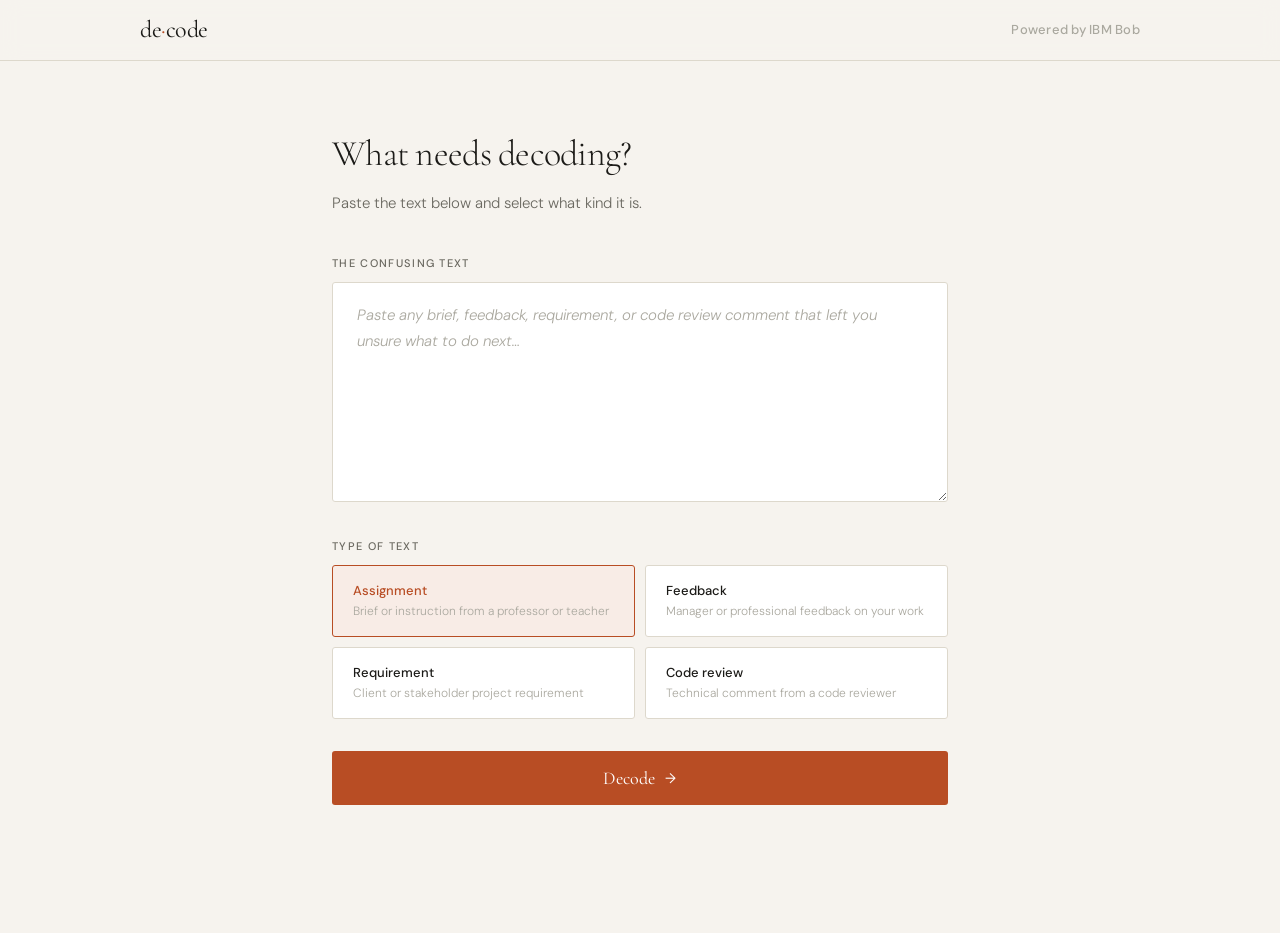
==== app.html @ 612588ab "add html and css files" ====
<!DOCTYPE html>
<html lang="en">
<head>
  <meta charset="UTF-8" />
  <meta name="viewport" content="width=device-width, initial-scale=1.0" />
  <title>Decode — Paste &amp; Decode</title>
  <link rel="preconnect" href="https://fonts.googleapis.com" />
  <link href="https://fonts.googleapis.com/css2?family=Cormorant+Garamond:ital,wght@0,300;0,400;0,500;1,300;1,400&family=DM+Sans:wght@300;400;500&display=swap" rel="stylesheet" />
  <link rel="stylesheet" href="style.css" />
  <link rel="stylesheet" href="app.css" />
</head>
<body>

  <nav class="nav">
    <div class="nav-inner">
      <a href="index.html" class="nav-logo">de<span class="accent">·</span>code</a>
      <span class="nav-cta" style="color: var(--ink-ghost); cursor: default;">Powered by IBM Bob</span>
    </div>
  </nav>

  <div class="app-wrap">

    <!-- ─── INPUT SCREEN ─── -->
    <div class="app-screen" id="inputScreen">
      <div class="app-header">
        <h1 class="app-title">What needs decoding?</h1>
        <p class="app-sub">Paste the text below and select what kind it is.</p>
      </div>

      <label class="field-label" for="pasteInput">The confusing text</label>
      <textarea
        id="pasteInput"
        placeholder="Paste any brief, feedback, requirement, or code review comment that left you unsure what to do next…"
      ></textarea>

      <label class="field-label" style="margin-top: 1.75rem;">Type of text</label>
      <div class="type-grid">
        <button class="type-btn active" data-type="assignment">
          <span class="type-tag">Assignment</span>
          <span class="type-desc">Brief or instruction from a professor or teacher</span>
        </button>
        <button class="type-btn" data-type="feedback">
          <span class="type-tag">Feedback</span>
          <span class="type-desc">Manager or professional feedback on your work</span>
        </button>
        <button class="type-btn" data-type="requirement">
          <span class="type-tag">Requirement</span>
          <span class="type-desc">Client or stakeholder project requirement</span>
        </button>
        <button class="type-btn" data-type="code_review">
          <span class="type-tag">Code review</span>
          <span class="type-desc">Technical comment from a code reviewer</span>
        </button>
      </div>

      <button class="decode-btn" id="decodeBtn" onclick="runDecode()">
        Decode
        <span class="decode-arrow">→</span>
      </button>

      <div class="loader" id="loader">
        <div class="loader-dots">
          <span></span><span></span><span></span>
        </div>
        <span>Reading between the lines…</span>
      </div>

      <div class="error-msg" id="errorMsg" style="display:none"></div>
    </div>

    <!-- ─── OUTPUT SCREEN ─── -->
    <div class="app-screen" id="outputScreen" style="display:none">
      <button class="back-btn" onclick="goBack()">← Decode another</button>
      <div class="input-echo" id="inputEcho"></div>
      <div class="report" id="reportContainer"></div>
    </div>

  </div>

  <script src="prompt.js"></script>
  <script src="app.js"></script>
</body>
</html>
---- style.css ----
/* ─────────────────────────────────────────────────────
   DECODE — Design System
   Aesthetic: Warm editorial. Distressed serif elegance.
   ───────────────────────────────────────────────────── */

@import url('https://fonts.googleapis.com/css2?family=Cormorant+Garamond:ital,wght@0,300;0,400;0,500;1,300;1,400&family=DM+Sans:wght@300;400;500&display=swap');

/* ── Tokens ── */
:root {
  --ink:          #1c1b18;
  --ink-soft:     #6a6860;
  --ink-ghost:    #aaa89f;
  --paper:        #f6f3ee;
  --paper-warm:   #ede9e0;
  --paper-dark:   #ddd8cc;
  --white:        #ffffff;
  --accent:       #b84d24;
  --accent-light: #f8ece6;
  --accent-hover: #9e3f1c;

  --col-target-bg:  #fceade;
  --col-target-fg:  #b84d24;
  --col-warn-bg:    #fff4df;
  --col-warn-fg:    #8a5f00;
  --col-ask-bg:     #e8eef8;
  --col-ask-fg:     #1e4fa0;
  --col-success-bg: #e4f2ea;
  --col-success-fg: #1a6535;

  --serif: 'Cormorant Garamond', Georgia, serif;
  --sans:  'DM Sans', system-ui, sans-serif;

  --max-w: 1080px;
  --radius-sm: 3px;
  --radius-md: 6px;

  --ease: cubic-bezier(0.22, 1, 0.36, 1);
}

/* ── Reset ── */
*, *::before, *::after { box-sizing: border-box; margin: 0; padding: 0; }
html { scroll-behavior: smooth; }
body {
  font-family: var(--sans);
  background: var(--paper);
  color: var(--ink);
  line-height: 1.6;
  -webkit-font-smoothing: antialiased;
}
a { text-decoration: none; color: inherit; }
img { display: block; max-width: 100%; }

/* ── Shared utilities ── */
.section-inner {
  max-width: var(--max-w);
  margin: 0 auto;
  padding: 0 2.5rem;
}

.section-label {
  font-size: 0.6875rem;
  letter-spacing: 0.14em;
  text-transform: uppercase;
  font-weight: 500;
  color: var(--ink-ghost);
  margin-bottom: 1.25rem;
}

.section-title {
  font-family: var(--serif);
  font-size: clamp(2rem, 4vw, 3rem);
  font-weight: 300;
  line-height: 1.2;
  letter-spacing: -0.01em;
  color: var(--ink);
}

.section-title em {
  font-style: italic;
  font-weight: 300;
  color: var(--accent);
}

.accent { color: var(--accent); }

/* ── Marker badges ── */
.marker-target  { background: var(--col-target-bg);  color: var(--col-target-fg);  }
.marker-warn    { background: var(--col-warn-bg);    color: var(--col-warn-fg);    }
.marker-ask     { background: var(--col-ask-bg);     color: var(--col-ask-fg);     }
.marker-success { background: var(--col-success-bg); color: var(--col-success-fg); }


/* ════════════════════════════════════════════════════
   NAV
   ════════════════════════════════════════════════════ */
.nav {
  position: sticky;
  top: 0;
  z-index: 100;
  background: rgba(246, 243, 238, 0.92);
  backdrop-filter: blur(10px);
  border-bottom: 1px solid var(--paper-dark);
}

.nav-inner {
  max-width: var(--max-w);
  margin: 0 auto;
  padding: 0 2.5rem;
  height: 60px;
  display: flex;
  align-items: center;
  justify-content: space-between;
}

.nav-logo {
  font-family: var(--serif);
  font-size: 1.5rem;
  font-weight: 400;
  letter-spacing: -0.02em;
  color: var(--ink);
}

.nav-cta {
  font-size: 0.8125rem;
  font-weight: 500;
  color: var(--accent);
  letter-spacing: 0.02em;
  transition: opacity 0.15s;
}

.nav-cta:hover { opacity: 0.7; }


/* ════════════════════════════════════════════════════
   HERO
   ════════════════════════════════════════════════════ */
.hero {
  max-width: var(--max-w);
  margin: 0 auto;
  padding: 6rem 2.5rem 5rem;
  display: grid;
  grid-template-columns: 1fr 1fr;
  gap: 5rem;
  align-items: center;
}

.hero-eyebrow {
  display: inline-flex;
  align-items: center;
  gap: 0.5rem;
  font-size: 0.75rem;
  letter-spacing: 0.1em;
  text-transform: uppercase;
  color: var(--ink-ghost);
  margin-bottom: 1.75rem;
  font-weight: 400;
}

.eyebrow-dot {
  width: 6px;
  height: 6px;
  border-radius: 50%;
  background: var(--accent);
  display: inline-block;
}

.hero-headline {
  font-family: var(--serif);
  font-size: clamp(2.4rem, 4.5vw, 3.5rem);
  font-weight: 300;
  line-height: 1.15;
  letter-spacing: -0.02em;
  color: var(--ink);
  margin-bottom: 1.25rem;
}

.hero-headline em {
  font-style: italic;
  color: var(--accent);
}

.hero-sub {
  font-size: 1rem;
  color: var(--ink-soft);
  line-height: 1.7;
  max-width: 380px;
  margin-bottom: 2.25rem;
  font-weight: 300;
}

.hero-btn {
  display: inline-flex;
  align-items: center;
  gap: 0.75rem;
  background: var(--accent);
  color: #fff;
  font-family: var(--serif);
  font-size: 1.125rem;
  font-weight: 400;
  letter-spacing: 0.01em;
  padding: 0.875rem 2rem;
  border-radius: var(--radius-sm);
  transition: background 0.2s var(--ease), transform 0.2s var(--ease);
  margin-bottom: 1rem;
}

.hero-btn:hover {
  background: var(--accent-hover);
  transform: translateY(-2px);
}

.btn-arrow {
  font-family: var(--sans);
  font-size: 0.875rem;
  transition: transform 0.2s var(--ease);
}

.hero-btn:hover .btn-arrow { transform: translateX(3px); }

.hero-note {
  font-size: 0.8rem;
  color: var(--ink-ghost);
  letter-spacing: 0.02em;
}

/* ── Preview card stack ── */
.hero-preview {
  display: flex;
  flex-direction: column;
  gap: 0.75rem;
}

.preview-card {
  background: var(--white);
  border: 1px solid var(--paper-dark);
  border-radius: var(--radius-md);
  padding: 1.25rem 1.5rem;
}

.preview-label {
  font-size: 0.625rem;
  letter-spacing: 0.14em;
  text-transform: uppercase;
  font-weight: 500;
  color: var(--ink-ghost);
  margin-bottom: 0.75rem;
}

.preview-text {
  font-family: var(--serif);
  font-style: italic;
  font-size: 0.9375rem;
  color: var(--ink-soft);
  line-height: 1.6;
}

.preview-arrow {
  text-align: center;
  color: var(--ink-ghost);
  font-size: 1.125rem;
  line-height: 1;
}

.preview-row {
  display: flex;
  align-items: flex-start;
  gap: 0.75rem;
  padding: 0.5rem 0;
  border-bottom: 1px solid var(--paper-warm);
}

.preview-row:last-child { border-bottom: none; padding-bottom: 0; }

.preview-marker {
  width: 22px;
  height: 22px;
  border-radius: 50%;
  display: flex;
  align-items: center;
  justify-content: center;
  font-size: 0.625rem;
  flex-shrink: 0;
  margin-top: 1px;
}

.preview-row-text {
  font-size: 0.8125rem;
  color: var(--ink-soft);
  line-height: 1.5;
  flex: 1;
}


/* ════════════════════════════════════════════════════
   PROBLEM SECTION
   ════════════════════════════════════════════════════ */
.problem {
  background: var(--ink);
  padding: 6rem 0;
}

.problem .section-label { color: rgba(255,255,255,0.35); }

.problem .section-title {
  color: #e8e4dc;
  margin-bottom: 3rem;
}

.problem .section-title em { color: rgba(255,255,255,0.45); }

.problem-grid {
  display: grid;
  grid-template-columns: repeat(4, 1fr);
  gap: 1.5px;
  background: rgba(255,255,255,0.08);
  border: 1.5px solid rgba(255,255,255,0.08);
  border-radius: var(--radius-md);
  overflow: hidden;
  margin-bottom: 2.5rem;
}

.problem-item {
  background: var(--ink);
  padding: 2rem 1.75rem;
  transition: background 0.2s;
}

.problem-item:hover { background: #252420; }

.problem-quote {
  font-family: var(--serif);
  font-style: italic;
  font-size: 1.0625rem;
  color: #d8d4ca;
  line-height: 1.5;
  margin-bottom: 0.875rem;
}

.problem-source {
  font-size: 0.6875rem;
  letter-spacing: 0.1em;
  text-transform: uppercase;
  color: rgba(255,255,255,0.25);
  font-weight: 400;
}

.problem-desc {
  max-width: 620px;
  font-size: 0.9375rem;
  color: rgba(255,255,255,0.45);
  line-height: 1.75;
  font-weight: 300;
}


/* ════════════════════════════════════════════════════
   HOW IT WORKS
   ════════════════════════════════════════════════════ */
.how {
  padding: 6rem 0;
  border-bottom: 1px solid var(--paper-dark);
}

.how .section-title { margin-bottom: 3.5rem; }

.steps {
  display: flex;
  align-items: flex-start;
  gap: 0;
}

.step {
  flex: 1;
  padding: 0 1.5rem 0 0;
}

.step-divider {
  font-family: var(--serif);
  font-size: 1.5rem;
  color: var(--paper-dark);
  padding-top: 0.25rem;
  flex-shrink: 0;
  user-select: none;
}

.step-num {
  font-family: var(--serif);
  font-size: 2.5rem;
  font-weight: 300;
  color: var(--paper-dark);
  line-height: 1;
  margin-bottom: 1rem;
  letter-spacing: -0.03em;
}

.step-title {
  font-size: 0.9375rem;
  font-weight: 500;
  color: var(--ink);
  margin-bottom: 0.5rem;
}

.step-desc {
  font-size: 0.875rem;
  color: var(--ink-soft);
  line-height: 1.65;
  font-weight: 300;
}


/* ════════════════════════════════════════════════════
   OUTPUTS GRID
   ════════════════════════════════════════════════════ */
.outputs {
  padding: 6rem 0;
  border-bottom: 1px solid var(--paper-dark);
}

.outputs .section-title { margin-bottom: 3rem; }

.outputs-grid {
  display: grid;
  grid-template-columns: repeat(4, 1fr);
  gap: 1.5rem;
}

.output-card {
  background: var(--white);
  border: 1px solid var(--paper-dark);
  border-radius: var(--radius-md);
  padding: 1.75rem 1.5rem;
  transition: transform 0.2s var(--ease), border-color 0.2s;
}

.output-card:hover {
  transform: translateY(-3px);
  border-color: var(--accent);
}

.output-icon {
  width: 34px;
  height: 34px;
  border-radius: 50%;
  display: flex;
  align-items: center;
  justify-content: center;
  font-size: 0.875rem;
  margin-bottom: 1.25rem;
  font-weight: 500;
}

.output-title {
  font-size: 0.875rem;
  font-weight: 500;
  color: var(--ink);
  margin-bottom: 0.625rem;
  line-height: 1.35;
}

.output-desc {
  font-size: 0.8125rem;
  color: var(--ink-soft);
  line-height: 1.65;
  font-weight: 300;
}


/* ════════════════════════════════════════════════════
   AUDIENCE
   ════════════════════════════════════════════════════ */
.audience {
  padding: 6rem 0;
  border-bottom: 1px solid var(--paper-dark);
}

.audience .section-title { margin-bottom: 3rem; }

.audience-grid {
  display: grid;
  grid-template-columns: repeat(4, 1fr);
  gap: 1px;
  background: var(--paper-dark);
  border: 1px solid var(--paper-dark);
  border-radius: var(--radius-md);
  overflow: hidden;
}

.audience-item {
  background: var(--paper);
  padding: 2rem 1.75rem;
  transition: background 0.15s;
}

.audience-item:hover { background: var(--white); }

.audience-role {
  font-family: var(--serif);
  font-size: 1.25rem;
  font-weight: 400;
  color: var(--ink);
  margin-bottom: 0.5rem;
}

.audience-context {
  font-size: 0.8125rem;
  color: var(--ink-soft);
  line-height: 1.55;
  font-weight: 300;
}


/* ════════════════════════════════════════════════════
   CTA
   ════════════════════════════════════════════════════ */
.cta-section {
  padding: 7rem 0;
  background: var(--accent-light);
}

.cta-inner {
  display: flex;
  flex-direction: column;
  align-items: flex-start;
}

.cta-headline {
  font-family: var(--serif);
  font-size: clamp(2rem, 4vw, 3rem);
  font-weight: 300;
  line-height: 1.2;
  letter-spacing: -0.01em;
  color: var(--ink);
  margin-bottom: 2.25rem;
}

.cta-headline em {
  font-style: italic;
  color: var(--accent);
}


/* ════════════════════════════════════════════════════
   FOOTER
   ════════════════════════════════════════════════════ */
.footer {
  border-top: 1px solid var(--paper-dark);
  padding: 2rem 0;
}

.footer-inner {
  max-width: var(--max-w);
  margin: 0 auto;
  padding: 0 2.5rem;
  display: flex;
  align-items: center;
  justify-content: space-between;
}

.footer-logo {
  font-family: var(--serif);
  font-size: 1.25rem;
  font-weight: 400;
  color: var(--ink);
}

.footer-note {
  font-size: 0.75rem;
  color: var(--ink-ghost);
  letter-spacing: 0.04em;
}


/* ════════════════════════════════════════════════════
   RESPONSIVE
   ════════════════════════════════════════════════════ */
@media (max-width: 900px) {
  .hero {
    grid-template-columns: 1fr;
    gap: 3rem;
    padding: 4rem 2rem;
  }

  .hero-preview { max-width: 480px; }

  .problem-grid  { grid-template-columns: repeat(2, 1fr); }
  .outputs-grid  { grid-template-columns: repeat(2, 1fr); }
  .audience-grid { grid-template-columns: repeat(2, 1fr); }

  .steps {
    flex-direction: column;
    gap: 2rem;
  }

  .step { padding: 0; }
  .step-divider { display: none; }
}

@media (max-width: 600px) {
  .section-inner { padding: 0 1.5rem; }
  .problem-grid  { grid-template-columns: 1fr; }
  .outputs-grid  { grid-template-columns: 1fr; }
  .audience-grid { grid-template-columns: 1fr; }
  .nav-inner     { padding: 0 1.5rem; }

  .hero { padding: 3rem 1.5rem; }

  .footer-inner {
    flex-direction: column;
    gap: 0.5rem;
    text-align: center;
  }
}
---- app.css ----
/* ─────────────────────────────────────────────────────
   DECODE — App Screen Styles (app.html)
   ───────────────────────────────────────────────────── */

.app-wrap {
  max-width: 680px;
  margin: 0 auto;
  padding: 4rem 2rem 8rem;
}

.app-header {
  margin-bottom: 2.5rem;
}

.app-title {
  font-family: var(--serif);
  font-size: 2.25rem;
  font-weight: 300;
  letter-spacing: -0.02em;
  color: var(--ink);
  margin-bottom: 0.5rem;
}

.app-sub {
  font-size: 0.9375rem;
  color: var(--ink-soft);
  font-weight: 300;
}

/* ── Field label ── */
.field-label {
  display: block;
  font-size: 0.6875rem;
  letter-spacing: 0.12em;
  text-transform: uppercase;
  font-weight: 500;
  color: var(--ink-soft);
  margin-bottom: 0.625rem;
}

/* ── Textarea ── */
textarea {
  width: 100%;
  min-height: 220px;
  background: var(--white);
  border: 1px solid var(--paper-dark);
  border-radius: var(--radius-sm);
  padding: 1.25rem 1.5rem;
  font-family: var(--sans);
  font-size: 0.9375rem;
  line-height: 1.7;
  color: var(--ink);
  resize: vertical;
  outline: none;
  transition: border-color 0.2s;
  font-weight: 300;
}

textarea:focus   { border-color: var(--accent); }
textarea::placeholder { color: var(--ink-ghost); font-style: italic; }

/* ── Type selector ── */
.type-grid {
  display: grid;
  grid-template-columns: repeat(2, 1fr);
  gap: 0.625rem;
}

.type-btn {
  background: var(--white);
  border: 1px solid var(--paper-dark);
  border-radius: var(--radius-sm);
  padding: 1rem 1.25rem;
  text-align: left;
  cursor: pointer;
  transition: border-color 0.18s, background 0.18s;
  font-family: var(--sans);
  display: flex;
  flex-direction: column;
  gap: 0.25rem;
}

.type-btn:hover {
  border-color: var(--accent);
  background: var(--accent-light);
}

.type-btn.active {
  border-color: var(--accent);
  background: var(--accent-light);
}

.type-tag {
  font-size: 0.8125rem;
  font-weight: 500;
  color: var(--ink);
  display: block;
}

.type-btn.active .type-tag { color: var(--accent); }

.type-desc {
  font-size: 0.75rem;
  color: var(--ink-ghost);
  font-weight: 300;
  line-height: 1.4;
  display: block;
}

/* ── Decode button ── */
.decode-btn {
  margin-top: 2rem;
  width: 100%;
  background: var(--accent);
  color: #fff;
  border: none;
  border-radius: var(--radius-sm);
  padding: 1rem 2rem;
  font-family: var(--serif);
  font-size: 1.125rem;
  font-weight: 400;
  letter-spacing: 0.01em;
  cursor: pointer;
  display: flex;
  align-items: center;
  justify-content: center;
  gap: 0.625rem;
  transition: background 0.2s var(--ease), transform 0.2s var(--ease);
}

.decode-btn:hover:not(:disabled) {
  background: var(--accent-hover);
  transform: translateY(-2px);
}

.decode-btn:disabled {
  opacity: 0.5;
  cursor: not-allowed;
  transform: none;
}

.decode-arrow {
  font-family: var(--sans);
  font-size: 0.875rem;
  transition: transform 0.2s var(--ease);
}

.decode-btn:hover:not(:disabled) .decode-arrow { transform: translateX(4px); }

/* ── Loader ── */
.loader {
  display: none;
  align-items: center;
  gap: 0.75rem;
  padding: 1.5rem 0 0;
  font-size: 0.875rem;
  color: var(--ink-soft);
  font-weight: 300;
  font-style: italic;
}

.loader.active { display: flex; }

.loader-dots {
  display: flex;
  gap: 4px;
}

.loader-dots span {
  width: 5px;
  height: 5px;
  border-radius: 50%;
  background: var(--accent);
  animation: dotPulse 1.2s ease-in-out infinite;
}

.loader-dots span:nth-child(2) { animation-delay: 0.18s; }
.loader-dots span:nth-child(3) { animation-delay: 0.36s; }

@keyframes dotPulse {
  0%, 100% { opacity: 0.25; transform: scale(0.8); }
  50%       { opacity: 1;    transform: scale(1);   }
}

/* ── Error ── */
.error-msg {
  margin-top: 1rem;
  background: #fff2f2;
  border: 1px solid #ffcece;
  border-radius: var(--radius-sm);
  padding: 0.875rem 1.25rem;
  font-size: 0.875rem;
  color: #a02828;
}

/* ── Back button ── */
.back-btn {
  display: inline-flex;
  align-items: center;
  gap: 0.375rem;
  font-family: var(--sans);
  font-size: 0.75rem;
  letter-spacing: 0.1em;
  text-transform: uppercase;
  color: var(--ink-ghost);
  background: none;
  border: none;
  cursor: pointer;
  padding: 0;
  margin-bottom: 2rem;
  transition: color 0.15s;
}

.back-btn:hover { color: var(--ink); }

/* ── Input echo ── */
.input-echo {
  background: var(--white);
  border-left: 2px solid var(--paper-dark);
  padding: 0.875rem 1.25rem;
  margin-bottom: 2.5rem;
  font-family: var(--serif);
  font-style: italic;
  font-size: 0.9375rem;
  color: var(--ink-soft);
  line-height: 1.65;
  border-radius: 0 var(--radius-sm) var(--radius-sm) 0;
  max-height: 72px;
  overflow: hidden;
  -webkit-mask-image: linear-gradient(to bottom, black 55%, transparent 100%);
  mask-image: linear-gradient(to bottom, black 55%, transparent 100%);
}

/* ── Clarity report ── */
.report-section {
  padding: 2rem 0;
  border-bottom: 1px solid var(--paper-dark);
  opacity: 0;
  transform: translateY(10px);
  animation: sectionReveal 0.45s var(--ease) forwards;
}

.report-section:last-child { border-bottom: none; }

.report-section:nth-child(1) { animation-delay: 0.08s; }
.report-section:nth-child(2) { animation-delay: 0.2s;  }
.report-section:nth-child(3) { animation-delay: 0.32s; }
.report-section:nth-child(4) { animation-delay: 0.44s; }

@keyframes sectionReveal {
  to { opacity: 1; transform: translateY(0); }
}

.report-header {
  display: flex;
  align-items: center;
  gap: 0.75rem;
  margin-bottom: 1rem;
}

.report-marker {
  width: 28px;
  height: 28px;
  border-radius: 50%;
  display: flex;
  align-items: center;
  justify-content: center;
  font-size: 0.6875rem;
  font-weight: 500;
  flex-shrink: 0;
}

.report-title {
  font-size: 0.6875rem;
  letter-spacing: 0.12em;
  text-transform: uppercase;
  font-weight: 500;
  color: var(--ink-soft);
}

.report-body {
  padding-left: 2.5rem;
  font-size: 0.9375rem;
  color: var(--ink);
  line-height: 1.75;
  font-weight: 300;
}

.report-body ul {
  list-style: none;
  padding: 0;
}

.report-body li {
  padding: 0.3125rem 0 0.3125rem 1.125rem;
  position: relative;
}

.report-body li::before {
  content: '—';
  position: absolute;
  left: 0;
  color: var(--ink-ghost);
  font-size: 0.75rem;
  top: 0.45rem;
}

.report-success {
  font-family: var(--serif);
  font-size: 1.125rem;
  font-style: italic;
  font-weight: 300;
  color: var(--ink);
  line-height: 1.6;
}

/* ── App screen animations ── */
.app-screen { animation: fadeSlide 0.4s var(--ease) both; }

@keyframes fadeSlide {
  from { opacity: 0; transform: translateY(14px); }
  to   { opacity: 1; transform: translateY(0);    }
}

@media (max-width: 600px) {
  .app-wrap { padding: 2.5rem 1.25rem 6rem; }
  .type-grid { grid-template-columns: 1fr; }
}
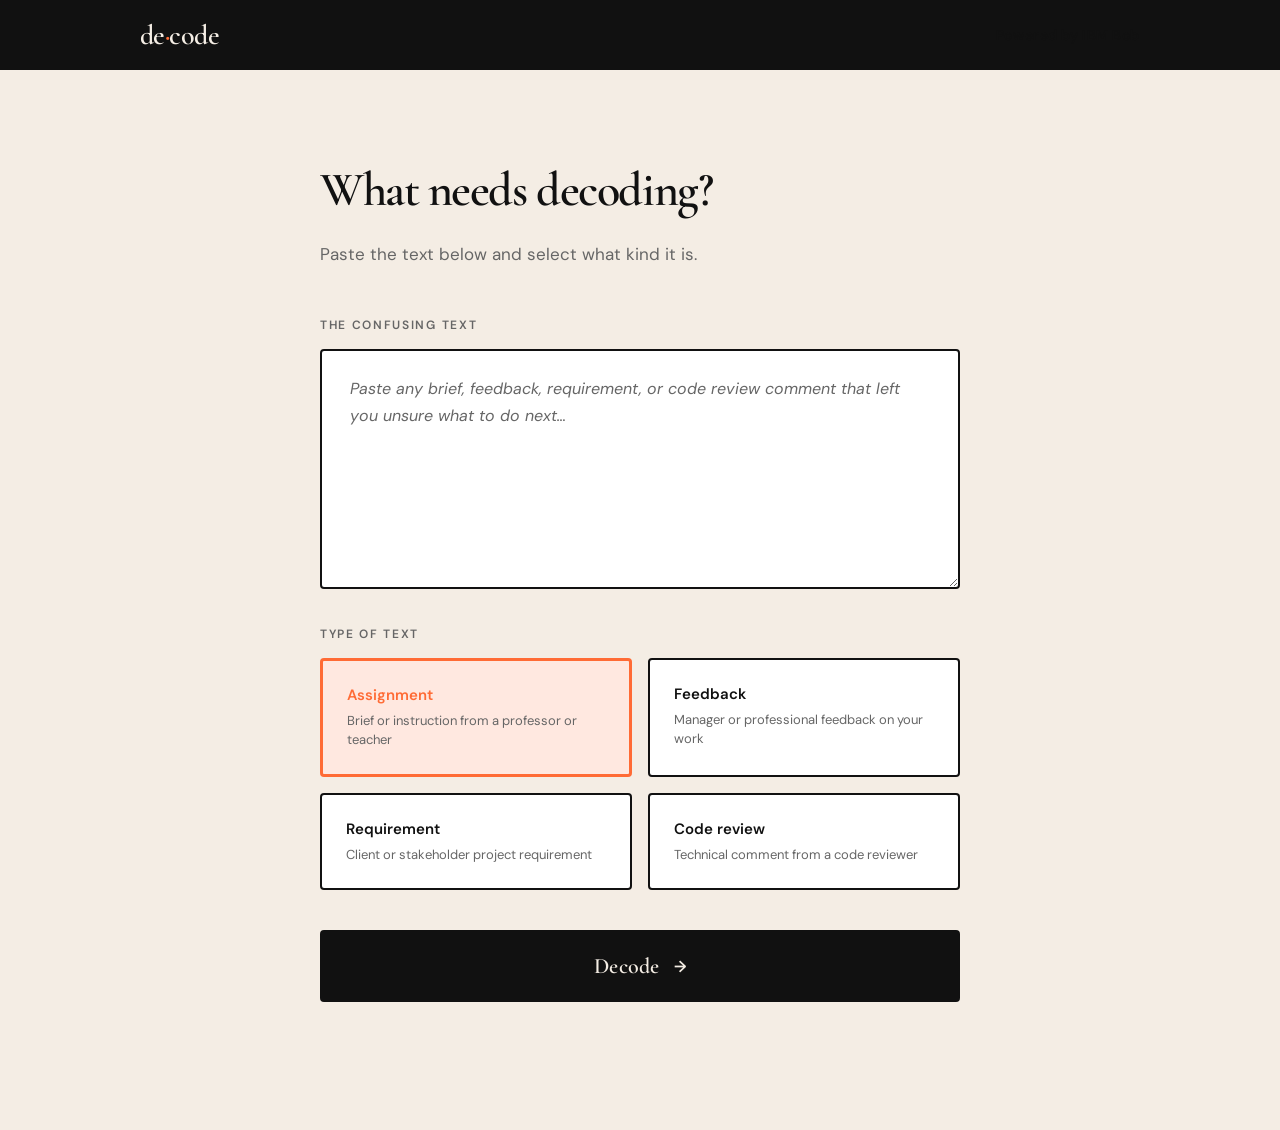
==== commit cace62a4: "Add follow-up mode to clarity report" ====
--- a/app.html
+++ b/app.html
@@ -73,6 +73,36 @@
       <button class="back-btn" onclick="goBack()">← Decode another</button>
       <div class="input-echo" id="inputEcho"></div>
       <div class="report" id="reportContainer"></div>
+      
+      <!-- ─── FOLLOW-UP SECTION ─── -->
+      <div class="followup-section" id="followupSection">
+        <div class="followup-header">
+          <h2 class="followup-title">Ask a follow-up question</h2>
+          <p class="followup-sub">Need help responding or clarifying? Ask Bob for guidance.</p>
+        </div>
+        
+        <div class="followup-input-wrap">
+          <input
+            type="text"
+            id="followupInput"
+            class="followup-input"
+            placeholder="e.g., How should I respond to this feedback?"
+          />
+          <button class="followup-btn" id="followupBtn" onclick="askFollowUp()">
+            Ask Bob
+            <span class="followup-arrow">→</span>
+          </button>
+        </div>
+        
+        <div class="followup-loader" id="followupLoader">
+          <div class="loader-dots">
+            <span></span><span></span><span></span>
+          </div>
+          <span>Thinking…</span>
+        </div>
+        
+        <div class="followup-answers" id="followupAnswers"></div>
+      </div>
     </div>
 
   </div>
--- a/style.css
+++ b/style.css
@@ -7,33 +7,40 @@
 
 /* ── Tokens ── */
 :root {
-  --ink:          #1c1b18;
-  --ink-soft:     #6a6860;
-  --ink-ghost:    #aaa89f;
-  --paper:        #f6f3ee;
-  --paper-warm:   #ede9e0;
-  --paper-dark:   #ddd8cc;
-  --white:        #ffffff;
-  --accent:       #b84d24;
-  --accent-light: #f8ece6;
-  --accent-hover: #9e3f1c;
-
-  --col-target-bg:  #fceade;
-  --col-target-fg:  #b84d24;
-  --col-warn-bg:    #fff4df;
-  --col-warn-fg:    #8a5f00;
-  --col-ask-bg:     #e8eef8;
-  --col-ask-fg:     #1e4fa0;
-  --col-success-bg: #e4f2ea;
-  --col-success-fg: #1a6535;
-
+  /* Modern Bold Color System */
+  --black:        #111111;
+  --beige:        #F4EDE4;
+  --beige-dark:   #E8DFD4;
+  --beige-light:  #FAF7F2;
+  --white:        #FFFFFF;
+  
+  /* Accent Colors */
+  --accent:       #FF6B35;
+  --accent-light: #FFE8E0;
+  --accent-hover: #E55A28;
+  --accent-gold:  #D4A574;
+  --accent-gray:  #666666;
+
+  /* Semantic Colors - Bold & High Contrast */
+  --col-target-bg:  #FFE8E0;
+  --col-target-fg:  #111111;
+  --col-warn-bg:    #FFF4E0;
+  --col-warn-fg:    #111111;
+  --col-ask-bg:     #E0EAFF;
+  --col-ask-fg:     #111111;
+  --col-success-bg: #E0F5EC;
+  --col-success-fg: #111111;
+
+  /* Typography */
   --serif: 'Cormorant Garamond', Georgia, serif;
   --sans:  'DM Sans', system-ui, sans-serif;
 
+  /* Layout */
   --max-w: 1080px;
-  --radius-sm: 3px;
-  --radius-md: 6px;
-
+  --radius-sm: 4px;
+  --radius-md: 4px;
+
+  /* Animation */
   --ease: cubic-bezier(0.22, 1, 0.36, 1);
 }
 
@@ -42,9 +49,10 @@
 html { scroll-behavior: smooth; }
 body {
   font-family: var(--sans);
-  background: var(--paper);
-  color: var(--ink);
+  background: var(--beige);
+  color: var(--black);
   line-height: 1.6;
+  font-weight: 400;
   -webkit-font-smoothing: antialiased;
 }
 a { text-decoration: none; color: inherit; }
@@ -58,36 +66,36 @@
 }
 
 .section-label {
-  font-size: 0.6875rem;
-  letter-spacing: 0.14em;
+  font-size: 0.75rem;
+  letter-spacing: 0.16em;
   text-transform: uppercase;
-  font-weight: 500;
-  color: var(--ink-ghost);
-  margin-bottom: 1.25rem;
+  font-weight: 600;
+  color: var(--accent-gray);
+  margin-bottom: 1.5rem;
 }
 
 .section-title {
   font-family: var(--serif);
-  font-size: clamp(2rem, 4vw, 3rem);
-  font-weight: 300;
-  line-height: 1.2;
-  letter-spacing: -0.01em;
-  color: var(--ink);
+  font-size: clamp(2.5rem, 5vw, 3.75rem);
+  font-weight: 600;
+  line-height: 1.15;
+  letter-spacing: -0.02em;
+  color: var(--black);
 }
 
 .section-title em {
   font-style: italic;
-  font-weight: 300;
+  font-weight: 600;
   color: var(--accent);
 }
 
 .accent { color: var(--accent); }
 
 /* ── Marker badges ── */
-.marker-target  { background: var(--col-target-bg);  color: var(--col-target-fg);  }
-.marker-warn    { background: var(--col-warn-bg);    color: var(--col-warn-fg);    }
-.marker-ask     { background: var(--col-ask-bg);     color: var(--col-ask-fg);     }
-.marker-success { background: var(--col-success-bg); color: var(--col-success-fg); }
+.marker-target  { background: var(--col-target-bg);  color: var(--col-target-fg); border: 2px solid var(--accent); }
+.marker-warn    { background: var(--col-warn-bg);    color: var(--col-warn-fg); border: 2px solid var(--accent-gold); }
+.marker-ask     { background: var(--col-ask-bg);     color: var(--col-ask-fg); border: 2px solid #2563EB; }
+.marker-success { background: var(--col-success-bg); color: var(--col-success-fg); border: 2px solid #059669; }
 
 
 /* ════════════════════════════════════════════════════
@@ -97,16 +105,16 @@
   position: sticky;
   top: 0;
   z-index: 100;
-  background: rgba(246, 243, 238, 0.92);
+  background: var(--black);
   backdrop-filter: blur(10px);
-  border-bottom: 1px solid var(--paper-dark);
+  border-bottom: 2px solid var(--beige);
 }
 
 .nav-inner {
   max-width: var(--max-w);
   margin: 0 auto;
   padding: 0 2.5rem;
-  height: 60px;
+  height: 70px;
   display: flex;
   align-items: center;
   justify-content: space-between;
@@ -114,21 +122,21 @@
 
 .nav-logo {
   font-family: var(--serif);
-  font-size: 1.5rem;
-  font-weight: 400;
+  font-size: 1.75rem;
+  font-weight: 600;
   letter-spacing: -0.02em;
-  color: var(--ink);
+  color: var(--beige);
 }
 
 .nav-cta {
-  font-size: 0.8125rem;
-  font-weight: 500;
+  font-size: 0.875rem;
+  font-weight: 600;
   color: var(--accent);
-  letter-spacing: 0.02em;
-  transition: opacity 0.15s;
-}
-
-.nav-cta:hover { opacity: 0.7; }
+  letter-spacing: 0.04em;
+  transition: color 0.2s;
+}
+
+.nav-cta:hover { color: var(--beige); }
 
 
 /* ════════════════════════════════════════════════════
@@ -137,28 +145,28 @@
 .hero {
   max-width: var(--max-w);
   margin: 0 auto;
-  padding: 6rem 2.5rem 5rem;
+  padding: 7rem 2.5rem 6rem;
   display: grid;
   grid-template-columns: 1fr 1fr;
-  gap: 5rem;
+  gap: 6rem;
   align-items: center;
 }
 
 .hero-eyebrow {
   display: inline-flex;
   align-items: center;
-  gap: 0.5rem;
-  font-size: 0.75rem;
-  letter-spacing: 0.1em;
+  gap: 0.625rem;
+  font-size: 0.8125rem;
+  letter-spacing: 0.12em;
   text-transform: uppercase;
-  color: var(--ink-ghost);
-  margin-bottom: 1.75rem;
-  font-weight: 400;
+  color: var(--accent-gray);
+  margin-bottom: 2rem;
+  font-weight: 600;
 }
 
 .eyebrow-dot {
-  width: 6px;
-  height: 6px;
+  width: 8px;
+  height: 8px;
   border-radius: 50%;
   background: var(--accent);
   display: inline-block;
@@ -166,128 +174,139 @@
 
 .hero-headline {
   font-family: var(--serif);
-  font-size: clamp(2.4rem, 4.5vw, 3.5rem);
-  font-weight: 300;
-  line-height: 1.15;
-  letter-spacing: -0.02em;
-  color: var(--ink);
-  margin-bottom: 1.25rem;
+  font-size: clamp(3rem, 5vw, 4.5rem);
+  font-weight: 600;
+  line-height: 1.1;
+  letter-spacing: -0.03em;
+  color: var(--black);
+  margin-bottom: 1.5rem;
 }
 
 .hero-headline em {
   font-style: italic;
   color: var(--accent);
+  font-weight: 600;
 }
 
 .hero-sub {
-  font-size: 1rem;
-  color: var(--ink-soft);
+  font-size: 1.125rem;
+  color: var(--accent-gray);
   line-height: 1.7;
-  max-width: 380px;
-  margin-bottom: 2.25rem;
-  font-weight: 300;
+  max-width: 420px;
+  margin-bottom: 2.75rem;
+  font-weight: 400;
 }
 
 .hero-btn {
   display: inline-flex;
   align-items: center;
-  gap: 0.75rem;
+  gap: 0.875rem;
+  background: var(--black);
+  color: var(--beige);
+  font-family: var(--serif);
+  font-size: 1.25rem;
+  font-weight: 600;
+  letter-spacing: 0.01em;
+  padding: 1.25rem 2.5rem;
+  border: 3px solid var(--black);
+  border-radius: var(--radius-sm);
+  transition: all 0.2s var(--ease);
+  margin-bottom: 1.25rem;
+}
+
+.hero-btn:hover {
   background: var(--accent);
-  color: #fff;
-  font-family: var(--serif);
-  font-size: 1.125rem;
-  font-weight: 400;
-  letter-spacing: 0.01em;
-  padding: 0.875rem 2rem;
-  border-radius: var(--radius-sm);
-  transition: background 0.2s var(--ease), transform 0.2s var(--ease);
-  margin-bottom: 1rem;
-}
-
-.hero-btn:hover {
-  background: var(--accent-hover);
-  transform: translateY(-2px);
+  border-color: var(--accent);
+  color: var(--white);
+  transform: translateY(-4px);
+  box-shadow: 0 8px 24px rgba(0, 0, 0, 0.15);
 }
 
 .btn-arrow {
   font-family: var(--sans);
+  font-size: 1rem;
+  transition: transform 0.2s var(--ease);
+}
+
+.hero-btn:hover .btn-arrow { transform: translateX(4px); }
+
+.hero-note {
   font-size: 0.875rem;
-  transition: transform 0.2s var(--ease);
-}
-
-.hero-btn:hover .btn-arrow { transform: translateX(3px); }
-
-.hero-note {
-  font-size: 0.8rem;
-  color: var(--ink-ghost);
+  color: var(--accent-gray);
   letter-spacing: 0.02em;
+  font-weight: 500;
 }
 
 /* ── Preview card stack ── */
 .hero-preview {
   display: flex;
   flex-direction: column;
-  gap: 0.75rem;
+  gap: 1rem;
 }
 
 .preview-card {
   background: var(--white);
-  border: 1px solid var(--paper-dark);
+  border: 2px solid var(--black);
   border-radius: var(--radius-md);
-  padding: 1.25rem 1.5rem;
+  padding: 1.75rem 2rem;
+  box-shadow: 0 2px 8px rgba(0, 0, 0, 0.08);
 }
 
 .preview-label {
-  font-size: 0.625rem;
-  letter-spacing: 0.14em;
+  font-size: 0.6875rem;
+  letter-spacing: 0.16em;
   text-transform: uppercase;
+  font-weight: 600;
+  color: var(--accent-gray);
+  margin-bottom: 1rem;
+}
+
+.preview-text {
+  font-family: var(--serif);
+  font-style: italic;
+  font-size: 1rem;
+  color: var(--black);
+  line-height: 1.65;
   font-weight: 500;
-  color: var(--ink-ghost);
-  margin-bottom: 0.75rem;
-}
-
-.preview-text {
-  font-family: var(--serif);
-  font-style: italic;
-  font-size: 0.9375rem;
-  color: var(--ink-soft);
-  line-height: 1.6;
 }
 
 .preview-arrow {
   text-align: center;
-  color: var(--ink-ghost);
-  font-size: 1.125rem;
+  color: var(--black);
+  font-size: 1.5rem;
   line-height: 1;
+  font-weight: 700;
 }
 
 .preview-row {
   display: flex;
   align-items: flex-start;
-  gap: 0.75rem;
-  padding: 0.5rem 0;
-  border-bottom: 1px solid var(--paper-warm);
+  gap: 1rem;
+  padding: 0.75rem 0;
+  border-bottom: 2px solid var(--beige-dark);
 }
 
 .preview-row:last-child { border-bottom: none; padding-bottom: 0; }
 
 .preview-marker {
-  width: 22px;
-  height: 22px;
+  width: 26px;
+  height: 26px;
   border-radius: 50%;
   display: flex;
   align-items: center;
   justify-content: center;
-  font-size: 0.625rem;
+  font-size: 0.6875rem;
+  font-weight: 600;
   flex-shrink: 0;
-  margin-top: 1px;
+  margin-top: 2px;
 }
 
 .preview-row-text {
-  font-size: 0.8125rem;
-  color: var(--ink-soft);
-  line-height: 1.5;
+  font-size: 0.875rem;
+  color: var(--black);
+  line-height: 1.6;
   flex: 1;
+  font-weight: 400;
 }
 
 
@@ -295,61 +314,67 @@
    PROBLEM SECTION
    ════════════════════════════════════════════════════ */
 .problem {
-  background: var(--ink);
-  padding: 6rem 0;
-}
-
-.problem .section-label { color: rgba(255,255,255,0.35); }
+  background: var(--beige);
+  padding: 7rem 0;
+  border-top: 3px solid var(--black);
+  border-bottom: 3px solid var(--black);
+}
+
+.problem .section-label { color: var(--accent-gray); }
 
 .problem .section-title {
-  color: #e8e4dc;
-  margin-bottom: 3rem;
-}
-
-.problem .section-title em { color: rgba(255,255,255,0.45); }
+  color: var(--black);
+  margin-bottom: 3.5rem;
+}
+
+.problem .section-title em { color: var(--accent); }
 
 .problem-grid {
   display: grid;
   grid-template-columns: repeat(4, 1fr);
-  gap: 1.5px;
-  background: rgba(255,255,255,0.08);
-  border: 1.5px solid rgba(255,255,255,0.08);
+  gap: 3px;
+  background: var(--black);
+  border: 3px solid var(--black);
   border-radius: var(--radius-md);
   overflow: hidden;
-  margin-bottom: 2.5rem;
+  margin-bottom: 3rem;
 }
 
 .problem-item {
-  background: var(--ink);
-  padding: 2rem 1.75rem;
-  transition: background 0.2s;
-}
-
-.problem-item:hover { background: #252420; }
+  background: var(--white);
+  padding: 2.5rem 2rem;
+  transition: all 0.2s;
+}
+
+.problem-item:hover {
+  background: var(--beige-light);
+  transform: translateY(-2px);
+}
 
 .problem-quote {
   font-family: var(--serif);
   font-style: italic;
+  font-size: 1.25rem;
+  color: var(--black);
+  line-height: 1.5;
+  margin-bottom: 1rem;
+  font-weight: 500;
+}
+
+.problem-source {
+  font-size: 0.75rem;
+  letter-spacing: 0.12em;
+  text-transform: uppercase;
+  color: var(--accent-gray);
+  font-weight: 600;
+}
+
+.problem-desc {
+  max-width: 680px;
   font-size: 1.0625rem;
-  color: #d8d4ca;
-  line-height: 1.5;
-  margin-bottom: 0.875rem;
-}
-
-.problem-source {
-  font-size: 0.6875rem;
-  letter-spacing: 0.1em;
-  text-transform: uppercase;
-  color: rgba(255,255,255,0.25);
-  font-weight: 400;
-}
-
-.problem-desc {
-  max-width: 620px;
-  font-size: 0.9375rem;
-  color: rgba(255,255,255,0.45);
-  line-height: 1.75;
-  font-weight: 300;
+  color: var(--black);
+  line-height: 1.8;
+  font-weight: 400;
 }
 
 
@@ -357,11 +382,11 @@
    HOW IT WORKS
    ════════════════════════════════════════════════════ */
 .how {
-  padding: 6rem 0;
-  border-bottom: 1px solid var(--paper-dark);
-}
-
-.how .section-title { margin-bottom: 3.5rem; }
+  padding: 7rem 0;
+  border-bottom: 3px solid var(--black);
+}
+
+.how .section-title { margin-bottom: 4rem; }
 
 .steps {
   display: flex;
@@ -371,40 +396,41 @@
 
 .step {
   flex: 1;
-  padding: 0 1.5rem 0 0;
+  padding: 0 2rem 0 0;
 }
 
 .step-divider {
   font-family: var(--serif);
-  font-size: 1.5rem;
-  color: var(--paper-dark);
-  padding-top: 0.25rem;
+  font-size: 2rem;
+  color: var(--black);
+  padding-top: 0.5rem;
   flex-shrink: 0;
   user-select: none;
+  font-weight: 700;
 }
 
 .step-num {
   font-family: var(--serif);
-  font-size: 2.5rem;
-  font-weight: 300;
-  color: var(--paper-dark);
+  font-size: 4rem;
+  font-weight: 700;
+  color: var(--accent);
   line-height: 1;
-  margin-bottom: 1rem;
-  letter-spacing: -0.03em;
+  margin-bottom: 1.5rem;
+  letter-spacing: -0.04em;
 }
 
 .step-title {
+  font-size: 1.0625rem;
+  font-weight: 600;
+  color: var(--black);
+  margin-bottom: 0.75rem;
+}
+
+.step-desc {
   font-size: 0.9375rem;
-  font-weight: 500;
-  color: var(--ink);
-  margin-bottom: 0.5rem;
-}
-
-.step-desc {
-  font-size: 0.875rem;
-  color: var(--ink-soft);
-  line-height: 1.65;
-  font-weight: 300;
+  color: var(--accent-gray);
+  line-height: 1.7;
+  font-weight: 400;
 }
 
 
@@ -412,56 +438,57 @@
    OUTPUTS GRID
    ════════════════════════════════════════════════════ */
 .outputs {
-  padding: 6rem 0;
-  border-bottom: 1px solid var(--paper-dark);
-}
-
-.outputs .section-title { margin-bottom: 3rem; }
+  padding: 7rem 0;
+  border-bottom: 3px solid var(--black);
+}
+
+.outputs .section-title { margin-bottom: 3.5rem; }
 
 .outputs-grid {
   display: grid;
   grid-template-columns: repeat(4, 1fr);
-  gap: 1.5rem;
+  gap: 2rem;
 }
 
 .output-card {
   background: var(--white);
-  border: 1px solid var(--paper-dark);
+  border: 3px solid var(--black);
   border-radius: var(--radius-md);
-  padding: 1.75rem 1.5rem;
-  transition: transform 0.2s var(--ease), border-color 0.2s;
+  padding: 2.5rem 2rem;
+  transition: all 0.2s var(--ease);
 }
 
 .output-card:hover {
-  transform: translateY(-3px);
+  transform: translateY(-4px);
+  box-shadow: 0 8px 24px rgba(0, 0, 0, 0.15);
   border-color: var(--accent);
 }
 
 .output-icon {
-  width: 34px;
-  height: 34px;
+  width: 44px;
+  height: 44px;
   border-radius: 50%;
   display: flex;
   align-items: center;
   justify-content: center;
-  font-size: 0.875rem;
-  margin-bottom: 1.25rem;
-  font-weight: 500;
+  font-size: 1rem;
+  margin-bottom: 1.5rem;
+  font-weight: 600;
 }
 
 .output-title {
-  font-size: 0.875rem;
-  font-weight: 500;
-  color: var(--ink);
-  margin-bottom: 0.625rem;
-  line-height: 1.35;
+  font-size: 1rem;
+  font-weight: 600;
+  color: var(--black);
+  margin-bottom: 0.875rem;
+  line-height: 1.4;
 }
 
 .output-desc {
-  font-size: 0.8125rem;
-  color: var(--ink-soft);
-  line-height: 1.65;
-  font-weight: 300;
+  font-size: 0.9375rem;
+  color: var(--accent-gray);
+  line-height: 1.7;
+  font-weight: 400;
 }
 
 
@@ -469,43 +496,46 @@
    AUDIENCE
    ════════════════════════════════════════════════════ */
 .audience {
-  padding: 6rem 0;
-  border-bottom: 1px solid var(--paper-dark);
-}
-
-.audience .section-title { margin-bottom: 3rem; }
+  padding: 7rem 0;
+  border-bottom: 3px solid var(--black);
+}
+
+.audience .section-title { margin-bottom: 3.5rem; }
 
 .audience-grid {
   display: grid;
   grid-template-columns: repeat(4, 1fr);
-  gap: 1px;
-  background: var(--paper-dark);
-  border: 1px solid var(--paper-dark);
+  gap: 3px;
+  background: var(--black);
+  border: 3px solid var(--black);
   border-radius: var(--radius-md);
   overflow: hidden;
 }
 
 .audience-item {
-  background: var(--paper);
-  padding: 2rem 1.75rem;
-  transition: background 0.15s;
-}
-
-.audience-item:hover { background: var(--white); }
+  background: var(--white);
+  padding: 2.5rem 2rem;
+  transition: all 0.2s;
+}
+
+.audience-item:hover {
+  background: var(--beige-light);
+  transform: translateY(-2px);
+}
 
 .audience-role {
   font-family: var(--serif);
-  font-size: 1.25rem;
-  font-weight: 400;
-  color: var(--ink);
-  margin-bottom: 0.5rem;
+  font-size: 1.5rem;
+  font-weight: 600;
+  color: var(--black);
+  margin-bottom: 0.75rem;
 }
 
 .audience-context {
-  font-size: 0.8125rem;
-  color: var(--ink-soft);
-  line-height: 1.55;
-  font-weight: 300;
+  font-size: 0.9375rem;
+  color: var(--accent-gray);
+  line-height: 1.65;
+  font-weight: 400;
 }
 
 
@@ -513,8 +543,9 @@
    CTA
    ════════════════════════════════════════════════════ */
 .cta-section {
-  padding: 7rem 0;
-  background: var(--accent-light);
+  padding: 8rem 0;
+  background: var(--black);
+  border-top: 3px solid var(--beige);
 }
 
 .cta-inner {
@@ -525,17 +556,30 @@
 
 .cta-headline {
   font-family: var(--serif);
-  font-size: clamp(2rem, 4vw, 3rem);
-  font-weight: 300;
-  line-height: 1.2;
-  letter-spacing: -0.01em;
-  color: var(--ink);
-  margin-bottom: 2.25rem;
+  font-size: clamp(2.5rem, 5vw, 4rem);
+  font-weight: 600;
+  line-height: 1.15;
+  letter-spacing: -0.02em;
+  color: var(--beige);
+  margin-bottom: 2.75rem;
 }
 
 .cta-headline em {
   font-style: italic;
   color: var(--accent);
+  font-weight: 600;
+}
+
+.cta-section .hero-btn {
+  background: var(--accent);
+  border-color: var(--accent);
+  color: var(--white);
+}
+
+.cta-section .hero-btn:hover {
+  background: var(--beige);
+  border-color: var(--beige);
+  color: var(--black);
 }
 
 
@@ -543,8 +587,9 @@
    FOOTER
    ════════════════════════════════════════════════════ */
 .footer {
-  border-top: 1px solid var(--paper-dark);
-  padding: 2rem 0;
+  background: var(--black);
+  border-top: 2px solid var(--beige);
+  padding: 2.5rem 0;
 }
 
 .footer-inner {
@@ -558,15 +603,16 @@
 
 .footer-logo {
   font-family: var(--serif);
-  font-size: 1.25rem;
-  font-weight: 400;
-  color: var(--ink);
+  font-size: 1.5rem;
+  font-weight: 600;
+  color: var(--beige);
 }
 
 .footer-note {
-  font-size: 0.75rem;
-  color: var(--ink-ghost);
+  font-size: 0.8125rem;
+  color: var(--beige-dark);
   letter-spacing: 0.04em;
+  font-weight: 400;
 }
 
 
@@ -576,11 +622,11 @@
 @media (max-width: 900px) {
   .hero {
     grid-template-columns: 1fr;
-    gap: 3rem;
-    padding: 4rem 2rem;
-  }
-
-  .hero-preview { max-width: 480px; }
+    gap: 4rem;
+    padding: 5rem 2rem;
+  }
+
+  .hero-preview { max-width: 520px; }
 
   .problem-grid  { grid-template-columns: repeat(2, 1fr); }
   .outputs-grid  { grid-template-columns: repeat(2, 1fr); }
@@ -588,11 +634,15 @@
 
   .steps {
     flex-direction: column;
-    gap: 2rem;
+    gap: 3rem;
   }
 
   .step { padding: 0; }
   .step-divider { display: none; }
+  
+  .section-title {
+    font-size: clamp(2rem, 4vw, 2.75rem);
+  }
 }
 
 @media (max-width: 600px) {
@@ -602,11 +652,29 @@
   .audience-grid { grid-template-columns: 1fr; }
   .nav-inner     { padding: 0 1.5rem; }
 
-  .hero { padding: 3rem 1.5rem; }
+  .hero { padding: 4rem 1.5rem; }
+  
+  .hero-headline {
+    font-size: clamp(2rem, 8vw, 3rem);
+  }
+  
+  .output-card,
+  .problem-item,
+  .audience-item {
+    padding: 2rem 1.5rem;
+  }
 
   .footer-inner {
     flex-direction: column;
-    gap: 0.5rem;
+    gap: 0.75rem;
     text-align: center;
   }
+  
+  .nav-inner {
+    height: 60px;
+  }
+  
+  .nav-logo {
+    font-size: 1.5rem;
+  }
 }
--- a/app.css
+++ b/app.css
@@ -1,136 +1,146 @@
 /* ─────────────────────────────────────────────────────
    DECODE — App Screen Styles (app.html)
+   Modern Bold Design
    ───────────────────────────────────────────────────── */
 
 .app-wrap {
-  max-width: 680px;
+  max-width: 720px;
   margin: 0 auto;
-  padding: 4rem 2rem 8rem;
+  padding: 5rem 2.5rem 8rem;
 }
 
 .app-header {
-  margin-bottom: 2.5rem;
+  margin-bottom: 3rem;
 }
 
 .app-title {
   font-family: var(--serif);
-  font-size: 2.25rem;
-  font-weight: 300;
-  letter-spacing: -0.02em;
-  color: var(--ink);
-  margin-bottom: 0.5rem;
+  font-size: 3rem;
+  font-weight: 600;
+  letter-spacing: -0.03em;
+  color: var(--black);
+  margin-bottom: 0.75rem;
 }
 
 .app-sub {
-  font-size: 0.9375rem;
-  color: var(--ink-soft);
-  font-weight: 300;
+  font-size: 1.0625rem;
+  color: var(--accent-gray);
+  font-weight: 400;
 }
 
 /* ── Field label ── */
 .field-label {
   display: block;
-  font-size: 0.6875rem;
-  letter-spacing: 0.12em;
+  font-size: 0.75rem;
+  letter-spacing: 0.14em;
   text-transform: uppercase;
-  font-weight: 500;
-  color: var(--ink-soft);
-  margin-bottom: 0.625rem;
+  font-weight: 600;
+  color: var(--accent-gray);
+  margin-bottom: 0.875rem;
 }
 
 /* ── Textarea ── */
 textarea {
   width: 100%;
-  min-height: 220px;
+  min-height: 240px;
   background: var(--white);
-  border: 1px solid var(--paper-dark);
-  border-radius: var(--radius-sm);
-  padding: 1.25rem 1.5rem;
+  border: 2px solid var(--black);
+  border-radius: var(--radius-sm);
+  padding: 1.5rem 1.75rem;
   font-family: var(--sans);
-  font-size: 0.9375rem;
+  font-size: 1rem;
   line-height: 1.7;
-  color: var(--ink);
+  color: var(--black);
   resize: vertical;
   outline: none;
-  transition: border-color 0.2s;
-  font-weight: 300;
-}
-
-textarea:focus   { border-color: var(--accent); }
-textarea::placeholder { color: var(--ink-ghost); font-style: italic; }
+  transition: all 0.2s;
+  font-weight: 400;
+}
+
+textarea:focus {
+  border-color: var(--accent);
+  box-shadow: 0 4px 16px rgba(0, 0, 0, 0.12);
+}
+textarea::placeholder { color: var(--accent-gray); font-style: italic; font-weight: 400; }
 
 /* ── Type selector ── */
 .type-grid {
   display: grid;
   grid-template-columns: repeat(2, 1fr);
-  gap: 0.625rem;
+  gap: 1rem;
 }
 
 .type-btn {
   background: var(--white);
-  border: 1px solid var(--paper-dark);
-  border-radius: var(--radius-sm);
-  padding: 1rem 1.25rem;
+  border: 2px solid var(--black);
+  border-radius: var(--radius-sm);
+  padding: 1.5rem 1.5rem;
   text-align: left;
   cursor: pointer;
-  transition: border-color 0.18s, background 0.18s;
+  transition: all 0.2s;
   font-family: var(--sans);
   display: flex;
   flex-direction: column;
-  gap: 0.25rem;
+  gap: 0.375rem;
 }
 
 .type-btn:hover {
   border-color: var(--accent);
   background: var(--accent-light);
+  transform: translateY(-2px);
+  box-shadow: 0 4px 16px rgba(0, 0, 0, 0.12);
 }
 
 .type-btn.active {
   border-color: var(--accent);
   background: var(--accent-light);
+  border-width: 3px;
 }
 
 .type-tag {
+  font-size: 0.9375rem;
+  font-weight: 600;
+  color: var(--black);
+  display: block;
+}
+
+.type-btn.active .type-tag { color: var(--accent); }
+
+.type-desc {
   font-size: 0.8125rem;
-  font-weight: 500;
-  color: var(--ink);
-  display: block;
-}
-
-.type-btn.active .type-tag { color: var(--accent); }
-
-.type-desc {
-  font-size: 0.75rem;
-  color: var(--ink-ghost);
-  font-weight: 300;
-  line-height: 1.4;
+  color: var(--accent-gray);
+  font-weight: 400;
+  line-height: 1.5;
   display: block;
 }
 
 /* ── Decode button ── */
 .decode-btn {
-  margin-top: 2rem;
+  margin-top: 2.5rem;
   width: 100%;
-  background: var(--accent);
-  color: #fff;
-  border: none;
-  border-radius: var(--radius-sm);
-  padding: 1rem 2rem;
-  font-family: var(--serif);
-  font-size: 1.125rem;
-  font-weight: 400;
+  background: var(--black);
+  color: var(--beige);
+  border: 3px solid var(--black);
+  border-radius: var(--radius-sm);
+  padding: 1.25rem 2.5rem;
+  font-family: var(--serif);
+  font-size: 1.375rem;
+  font-weight: 600;
   letter-spacing: 0.01em;
   cursor: pointer;
   display: flex;
   align-items: center;
   justify-content: center;
-  gap: 0.625rem;
-  transition: background 0.2s var(--ease), transform 0.2s var(--ease);
+  gap: 0.875rem;
+  transition: all 0.2s var(--ease);
 }
 
 .decode-btn:hover:not(:disabled) {
-  background: var(--accent-hover);
-  transform: translateY(-2px);
+  background: var(--accent);
+  border-color: var(--accent);
+  color: var(--white);
+  transform: translateY(-4px);
+  box-shadow: 0 8px 24px rgba(0, 0, 0, 0.15);
 }
 
 .decode-btn:disabled {
@@ -141,21 +151,21 @@
 
 .decode-arrow {
   font-family: var(--sans);
-  font-size: 0.875rem;
+  font-size: 1rem;
   transition: transform 0.2s var(--ease);
 }
 
-.decode-btn:hover:not(:disabled) .decode-arrow { transform: translateX(4px); }
+.decode-btn:hover:not(:disabled) .decode-arrow { transform: translateX(5px); }
 
 /* ── Loader ── */
 .loader {
   display: none;
   align-items: center;
-  gap: 0.75rem;
-  padding: 1.5rem 0 0;
-  font-size: 0.875rem;
-  color: var(--ink-soft);
-  font-weight: 300;
+  gap: 1rem;
+  padding: 2rem 0 0;
+  font-size: 0.9375rem;
+  color: var(--black);
+  font-weight: 500;
   font-style: italic;
 }
 
@@ -163,12 +173,12 @@
 
 .loader-dots {
   display: flex;
-  gap: 4px;
+  gap: 6px;
 }
 
 .loader-dots span {
-  width: 5px;
-  height: 5px;
+  width: 8px;
+  height: 8px;
   border-radius: 50%;
   background: var(--accent);
   animation: dotPulse 1.2s ease-in-out infinite;
@@ -178,74 +188,80 @@
 .loader-dots span:nth-child(3) { animation-delay: 0.36s; }
 
 @keyframes dotPulse {
-  0%, 100% { opacity: 0.25; transform: scale(0.8); }
-  50%       { opacity: 1;    transform: scale(1);   }
+  0%, 100% { opacity: 0.3; transform: scale(0.8); }
+  50%       { opacity: 1;    transform: scale(1.2);   }
 }
 
 /* ── Error ── */
 .error-msg {
-  margin-top: 1rem;
-  background: #fff2f2;
-  border: 1px solid #ffcece;
-  border-radius: var(--radius-sm);
-  padding: 0.875rem 1.25rem;
-  font-size: 0.875rem;
-  color: #a02828;
+  margin-top: 1.5rem;
+  background: #FFE8E0;
+  border: 2px solid var(--accent);
+  border-radius: var(--radius-sm);
+  padding: 1.25rem 1.5rem;
+  font-size: 0.9375rem;
+  color: var(--black);
+  font-weight: 500;
 }
 
 /* ── Back button ── */
 .back-btn {
   display: inline-flex;
   align-items: center;
-  gap: 0.375rem;
+  gap: 0.5rem;
   font-family: var(--sans);
-  font-size: 0.75rem;
-  letter-spacing: 0.1em;
+  font-size: 0.8125rem;
+  letter-spacing: 0.12em;
   text-transform: uppercase;
-  color: var(--ink-ghost);
+  color: var(--accent-gray);
   background: none;
   border: none;
   cursor: pointer;
   padding: 0;
-  margin-bottom: 2rem;
-  transition: color 0.15s;
-}
-
-.back-btn:hover { color: var(--ink); }
+  margin-bottom: 2.5rem;
+  transition: all 0.2s;
+  font-weight: 600;
+}
+
+.back-btn:hover {
+  color: var(--black);
+  transform: translateX(-3px);
+}
 
 /* ── Input echo ── */
 .input-echo {
   background: var(--white);
-  border-left: 2px solid var(--paper-dark);
-  padding: 0.875rem 1.25rem;
-  margin-bottom: 2.5rem;
+  border-left: 4px solid var(--accent);
+  padding: 1.25rem 1.75rem;
+  margin-bottom: 3rem;
   font-family: var(--serif);
   font-style: italic;
-  font-size: 0.9375rem;
-  color: var(--ink-soft);
-  line-height: 1.65;
+  font-size: 1.0625rem;
+  color: var(--black);
+  line-height: 1.7;
   border-radius: 0 var(--radius-sm) var(--radius-sm) 0;
-  max-height: 72px;
+  max-height: 80px;
   overflow: hidden;
-  -webkit-mask-image: linear-gradient(to bottom, black 55%, transparent 100%);
-  mask-image: linear-gradient(to bottom, black 55%, transparent 100%);
+  font-weight: 500;
+  -webkit-mask-image: linear-gradient(to bottom, black 60%, transparent 100%);
+  mask-image: linear-gradient(to bottom, black 60%, transparent 100%);
 }
 
 /* ── Clarity report ── */
 .report-section {
-  padding: 2rem 0;
-  border-bottom: 1px solid var(--paper-dark);
+  padding: 2.5rem 0;
+  border-bottom: 2px solid var(--beige-dark);
   opacity: 0;
-  transform: translateY(10px);
+  transform: translateY(12px);
   animation: sectionReveal 0.45s var(--ease) forwards;
 }
 
 .report-section:last-child { border-bottom: none; }
 
-.report-section:nth-child(1) { animation-delay: 0.08s; }
-.report-section:nth-child(2) { animation-delay: 0.2s;  }
-.report-section:nth-child(3) { animation-delay: 0.32s; }
-.report-section:nth-child(4) { animation-delay: 0.44s; }
+.report-section:nth-child(1) { animation-delay: 0.1s; }
+.report-section:nth-child(2) { animation-delay: 0.22s;  }
+.report-section:nth-child(3) { animation-delay: 0.34s; }
+.report-section:nth-child(4) { animation-delay: 0.46s; }
 
 @keyframes sectionReveal {
   to { opacity: 1; transform: translateY(0); }
@@ -254,36 +270,36 @@
 .report-header {
   display: flex;
   align-items: center;
-  gap: 0.75rem;
-  margin-bottom: 1rem;
+  gap: 1rem;
+  margin-bottom: 1.5rem;
 }
 
 .report-marker {
-  width: 28px;
-  height: 28px;
+  width: 36px;
+  height: 36px;
   border-radius: 50%;
   display: flex;
   align-items: center;
   justify-content: center;
-  font-size: 0.6875rem;
-  font-weight: 500;
+  font-size: 0.875rem;
+  font-weight: 600;
   flex-shrink: 0;
 }
 
 .report-title {
-  font-size: 0.6875rem;
-  letter-spacing: 0.12em;
+  font-size: 0.75rem;
+  letter-spacing: 0.14em;
   text-transform: uppercase;
-  font-weight: 500;
-  color: var(--ink-soft);
+  font-weight: 600;
+  color: var(--accent-gray);
 }
 
 .report-body {
-  padding-left: 2.5rem;
-  font-size: 0.9375rem;
-  color: var(--ink);
-  line-height: 1.75;
-  font-weight: 300;
+  padding-left: 3rem;
+  font-size: 1.0625rem;
+  color: var(--black);
+  line-height: 1.8;
+  font-weight: 400;
 }
 
 .report-body ul {
@@ -292,7 +308,7 @@
 }
 
 .report-body li {
-  padding: 0.3125rem 0 0.3125rem 1.125rem;
+  padding: 0.5rem 0 0.5rem 1.5rem;
   position: relative;
 }
 
@@ -300,29 +316,244 @@
   content: '—';
   position: absolute;
   left: 0;
-  color: var(--ink-ghost);
-  font-size: 0.75rem;
-  top: 0.45rem;
+  color: var(--accent);
+  font-size: 0.875rem;
+  font-weight: 700;
+  top: 0.5rem;
 }
 
 .report-success {
   font-family: var(--serif);
-  font-size: 1.125rem;
+  font-size: 1.375rem;
   font-style: italic;
-  font-weight: 300;
-  color: var(--ink);
-  line-height: 1.6;
+  font-weight: 500;
+  color: var(--black);
+  line-height: 1.65;
 }
 
 /* ── App screen animations ── */
 .app-screen { animation: fadeSlide 0.4s var(--ease) both; }
 
 @keyframes fadeSlide {
-  from { opacity: 0; transform: translateY(14px); }
+  from { opacity: 0; transform: translateY(16px); }
   to   { opacity: 1; transform: translateY(0);    }
 }
 
 @media (max-width: 600px) {
-  .app-wrap { padding: 2.5rem 1.25rem 6rem; }
+  .app-wrap { padding: 3rem 1.5rem 6rem; }
   .type-grid { grid-template-columns: 1fr; }
+  
+  .app-title {
+    font-size: 2.25rem;
+  }
+  
+  .decode-btn {
+    padding: 1.125rem 2rem;
+    font-size: 1.25rem;
+  }
+  
+  .report-body {
+    padding-left: 0;
+  }
+  
+  .report-header {
+    margin-bottom: 1.25rem;
+  }
+}
+
+/* ─────────────────────────────────────────────────────
+   FOLLOW-UP QUESTION SECTION
+   ───────────────────────────────────────────────────── */
+
+.followup-section {
+  margin-top: 4rem;
+  padding-top: 3rem;
+  border-top: 3px solid var(--black);
+  opacity: 0;
+  transform: translateY(12px);
+  animation: sectionReveal 0.45s var(--ease) 0.6s forwards;
+}
+
+.followup-header {
+  margin-bottom: 2rem;
+}
+
+.followup-title {
+  font-family: var(--serif);
+  font-size: 2rem;
+  font-weight: 600;
+  letter-spacing: -0.02em;
+  color: var(--black);
+  margin-bottom: 0.5rem;
+}
+
+.followup-sub {
+  font-size: 0.9375rem;
+  color: var(--accent-gray);
+  font-weight: 400;
+}
+
+.followup-input-wrap {
+  display: flex;
+  gap: 1rem;
+  margin-bottom: 1.5rem;
+}
+
+.followup-input {
+  flex: 1;
+  background: var(--white);
+  border: 2px solid var(--black);
+  border-radius: var(--radius-sm);
+  padding: 1rem 1.5rem;
+  font-family: var(--sans);
+  font-size: 1rem;
+  color: var(--black);
+  outline: none;
+  transition: all 0.2s;
+  font-weight: 400;
+}
+
+.followup-input:focus {
+  border-color: var(--accent);
+  box-shadow: 0 4px 16px rgba(0, 0, 0, 0.12);
+}
+
+.followup-input::placeholder {
+  color: var(--accent-gray);
+  font-style: italic;
+}
+
+.followup-btn {
+  background: var(--black);
+  color: var(--beige);
+  border: 3px solid var(--black);
+  border-radius: var(--radius-sm);
+  padding: 1rem 2rem;
+  font-family: var(--serif);
+  font-size: 1.125rem;
+  font-weight: 600;
+  cursor: pointer;
+  display: flex;
+  align-items: center;
+  gap: 0.75rem;
+  transition: all 0.2s var(--ease);
+  white-space: nowrap;
+}
+
+.followup-btn:hover:not(:disabled) {
+  background: var(--accent);
+  border-color: var(--accent);
+  color: var(--white);
+  transform: translateY(-2px);
+  box-shadow: 0 6px 20px rgba(0, 0, 0, 0.15);
+}
+
+.followup-btn:disabled {
+  opacity: 0.5;
+  cursor: not-allowed;
+  transform: none;
+}
+
+.followup-arrow {
+  font-family: var(--sans);
+  font-size: 0.875rem;
+  transition: transform 0.2s var(--ease);
+}
+
+.followup-btn:hover:not(:disabled) .followup-arrow {
+  transform: translateX(4px);
+}
+
+.followup-loader {
+  display: none;
+  align-items: center;
+  gap: 1rem;
+  padding: 1.5rem 0;
+  font-size: 0.9375rem;
+  color: var(--black);
+  font-weight: 500;
+  font-style: italic;
+}
+
+.followup-loader.active {
+  display: flex;
+}
+
+.followup-answers {
+  margin-top: 2rem;
+}
+
+.followup-answer {
+  background: var(--white);
+  border: 2px solid var(--black);
+  border-radius: var(--radius-sm);
+  padding: 2rem;
+  margin-bottom: 1.5rem;
+  opacity: 0;
+  transform: translateY(12px);
+  animation: answerReveal 0.4s var(--ease) forwards;
+}
+
+@keyframes answerReveal {
+  to {
+    opacity: 1;
+    transform: translateY(0);
+  }
+}
+
+.followup-question {
+  font-family: var(--serif);
+  font-size: 1.125rem;
+  font-weight: 600;
+  color: var(--black);
+  margin-bottom: 1rem;
+  padding-bottom: 1rem;
+  border-bottom: 2px solid var(--beige-dark);
+}
+
+.followup-question::before {
+  content: 'Q: ';
+  color: var(--accent);
+  font-weight: 700;
+}
+
+.followup-response {
+  font-size: 1rem;
+  line-height: 1.8;
+  color: var(--black);
+  font-weight: 400;
+}
+
+.followup-response p {
+  margin-bottom: 1rem;
+}
+
+.followup-response p:last-child {
+  margin-bottom: 0;
+}
+
+@media (max-width: 600px) {
+  .followup-section {
+    margin-top: 3rem;
+    padding-top: 2rem;
+  }
+  
+  .followup-title {
+    font-size: 1.75rem;
+  }
+  
+  .followup-input-wrap {
+    flex-direction: column;
+    gap: 0.75rem;
+  }
+  
+  .followup-btn {
+    width: 100%;
+    justify-content: center;
+    padding: 1.125rem 2rem;
+  }
+  
+  .followup-answer {
+    padding: 1.5rem;
+  }
 }
